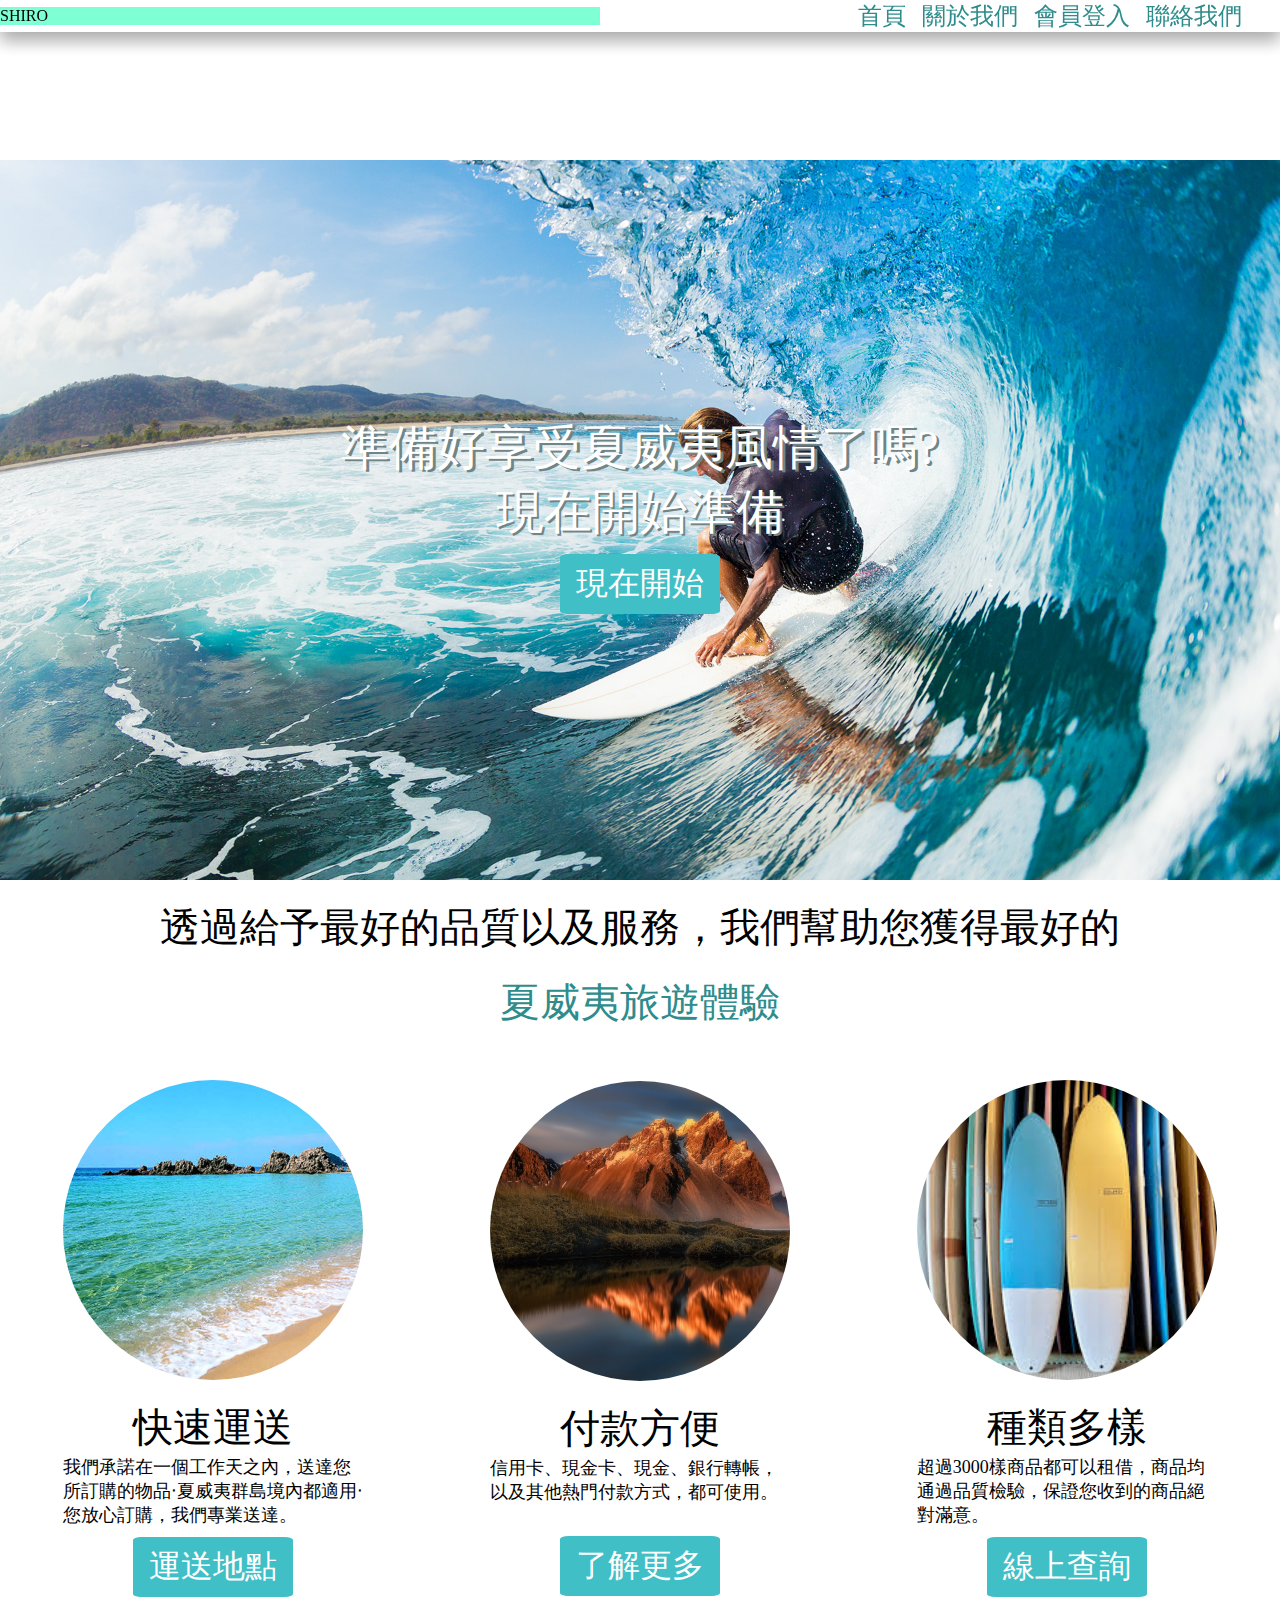
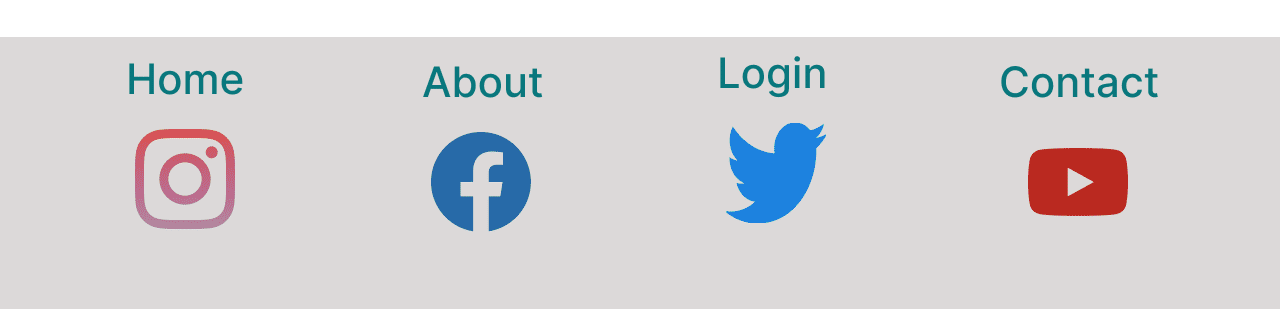
==== demo-1/index.html @ aba31da4 "first commit" ====
<html lang="en">
<head>
    <meta charset="UTF-8">
    <meta name="viewport" content="width=device-width, initial-scale=1.0">
    <title>夏威夷旅遊租借網站</title>
    <link rel="stylesheet" href="./index.css">
</head>
<body>
    <div class="header">
        <div class="mainpage-title">
            <!-- <img src="./9-23-2.png"> -->
            SHIRO
        </div>
        <div class="mplink">
            <div class="mplink-kid">
                首頁
            </div>
            <div class="mplink-kid">
                關於我們
            </div>
            <div class="mplink-kid">
                會員登入
            </div>
            <div class="mplink-kid">
                聯絡我們
            </div>
        </div>
    </div>
    <div class="secteion-1">
        <div class="sec-a">
            <img src="./jpg.jfif" alt="">
            <div class="sec-b">
                <div class="sec-b1">
                    準備好享受夏威夷風情了嗎?
                    現在開始準備
                </div>
                <div class="sec-b2">
                    現在開始
                </div>
            </div>
        </div>
        
    </div>
    
    <div class="secteion-2">
        <div class="title-main">
            透過給予最好的品質以及服務，我們幫助您獲得最好的
        </div>
        <div class="title-main text-sub">
            夏威夷旅遊體驗
        </div>
    </div>

    <div class="secteion-3">
        <div class="sec-3">
            <div class="img-3-1 img-og"></div>
            <div class="text-3">
                快速運送
            </div>
            <div class="text-4">
                我們承諾在一個工作天之內，送達您所訂購的物品‧夏威夷群島境內都適用‧您放心訂購，我們專業送達。
            </div>
            <div class="text-5">
                運送地點
            </div>
        </div>
        
        <div class="sec-3">
            <div class="img-3-2 img-og"></div>
            <div class="text-3">
                付款方便
            </div>
            <div class="text-4">
                信用卡、現金卡、現金、銀行轉帳，以及其他熱門付款方式，都可使用。
            </div>
            <div class="text-5">
                了解更多
            </div>
        </div>
        
        <div class="sec-3">
            <div class="img-3-3 img-og"></div>
            <div class="text-3">
                種類多樣
            </div>
            <div class="text-4">
                超過3000樣商品都可以租借，商品均通過品質檢驗，保證您收到的商品絕對滿意。
            </div>
            <div class="text-5">
                線上查詢
            </div>
        </div>
    </div>

    <div class="secteion-end">
        <div class="secteion-end-1">
            <div class="secteion-end-sub">
                <!-- <img src="./9-23-3.png" alt=""> -->
            </div>
            <div class="secteion-end-contact">
                <div class="sec-e-c">
                    <img src="./9-23-h.png" alt="">
                </div>
                <div class="sec-e-c">
                    <img src="./9-23-a.png" alt="">
                </div>
                <div class="sec-e-c">
                    <img src="./9-23-l.png" alt="">
                </div>
                <div class="sec-e-c">
                    <img src="./9-23-c.png" alt="">
                </div>
            </div>
        </div>
    </div>
</body>
</html>
---- demo-1/index.css ----
.header{
    display: flex;
    justify-content: space-between;
    align-items: center;
    position: fixed;
    width: 100%;
    background-color: white;
    z-index: 5;
    box-shadow: 0 10px 16px 0 rgba(0,0,0,0.2), 0 6px 20px 0 rgba(0,0,0,0.19)
}

.mainpage-title{
    background-color: aquamarine;
    width: 600px;
}

img{
    width: 100%;
}

.mplink{
    display: flex;
    width: 400px;
    justify-content: space-around;
    margin-right: 30px
}

.mplink-kid{
    font-size: 24px;
    color: rgb(47,140,140);
}

.mplink-kid:hover{/* hover鼠標懸停時的顏色改變 */
    color: aquamarine;
    cursor: pointer; /* cursor 滑鼠懸停時的樣式*/
}

body{
    margin: 0;
    height: auto;
}

.secteion-1{
    padding-top: 160px;
}

.sec-a{
    position: relative;
}

.sec-b{
    position: absolute;
    top: 50%;
    left: 50%;
    transform: translate(-50%, -50%);
}


.secteion-2{
    margin-bottom: 50px;
}

.sec-b1{
    font-size: 48px;
    color: rgb(255,255,255);
    width: 600px;
    align-items: center;
    text-shadow: 0.05em 0.05em rgb(113, 133, 135);
    text-align: center;
}

.sec-b2{
    color: rgb(255,255,255);
    background-color: rgb(65,191,198);
    font-size: 32px;
    width: 160px;
    height: 60px;
    border-radius: 5%;
    margin: 10px auto;
    display: flex;
    align-items: center;
    justify-content: center;
    cursor: pointer;
}

.title-main {
    font-size: 40px;
    color: black;
    text-align: center;
    margin-top: 20px;
}
.text-sub{
    color: rgb(47,140,140);
}
.secteion-3{
    width: 100%;
    display: flex;
    align-items: center;
    justify-content: space-around;
    margin-bottom: 30px;
}

.img-og{
    width: 300px;
    height: 300px;
    border-radius: 100%;
    background-size: cover;
}

.img-3-1{
    background-image: url("./beach.jfif");
}

.img-3-2{
    background-image: url("./mountains.jpg");
}

.img-3-3{
    background-image: url("./images.jfif");
}

.text-3{
    font-size: 40px;
    color: black;
    text-align: center;
    margin-top: 20px;
}

.sec-3{
    width: 300px;
}

.text-4{
    font-size: 18px;
    min-height: 70px;
}

.text-5{
    color: rgb(255,255,255);
    background-color: rgb(65,191,198);
    font-size: 32px;
    width: 160px;
    height: 60px;
    border-radius: 5%;
    margin: 10px auto;
    display: flex;
    align-items: center;
    justify-content: center;
    cursor: pointer;
}

.secteion-end{
    width: 100%;
    background-color: rgb(220,217,217);
    display: flex;
    align-items: center;
    justify-content: center;
    padding-bottom: 70px;
}

.secteion-end-sub{
    width: 600px;
    margin: 10px auto;
}

.secteion-end-contact{
    width: 100%;
    display: flex;
    align-items: center;
    justify-content: space-around;
}

.secteion-end-1{
    width: 1200px;
    align-items: center;
    justify-content: space-around;
}

.sec-e-c{
    cursor: pointer;
}
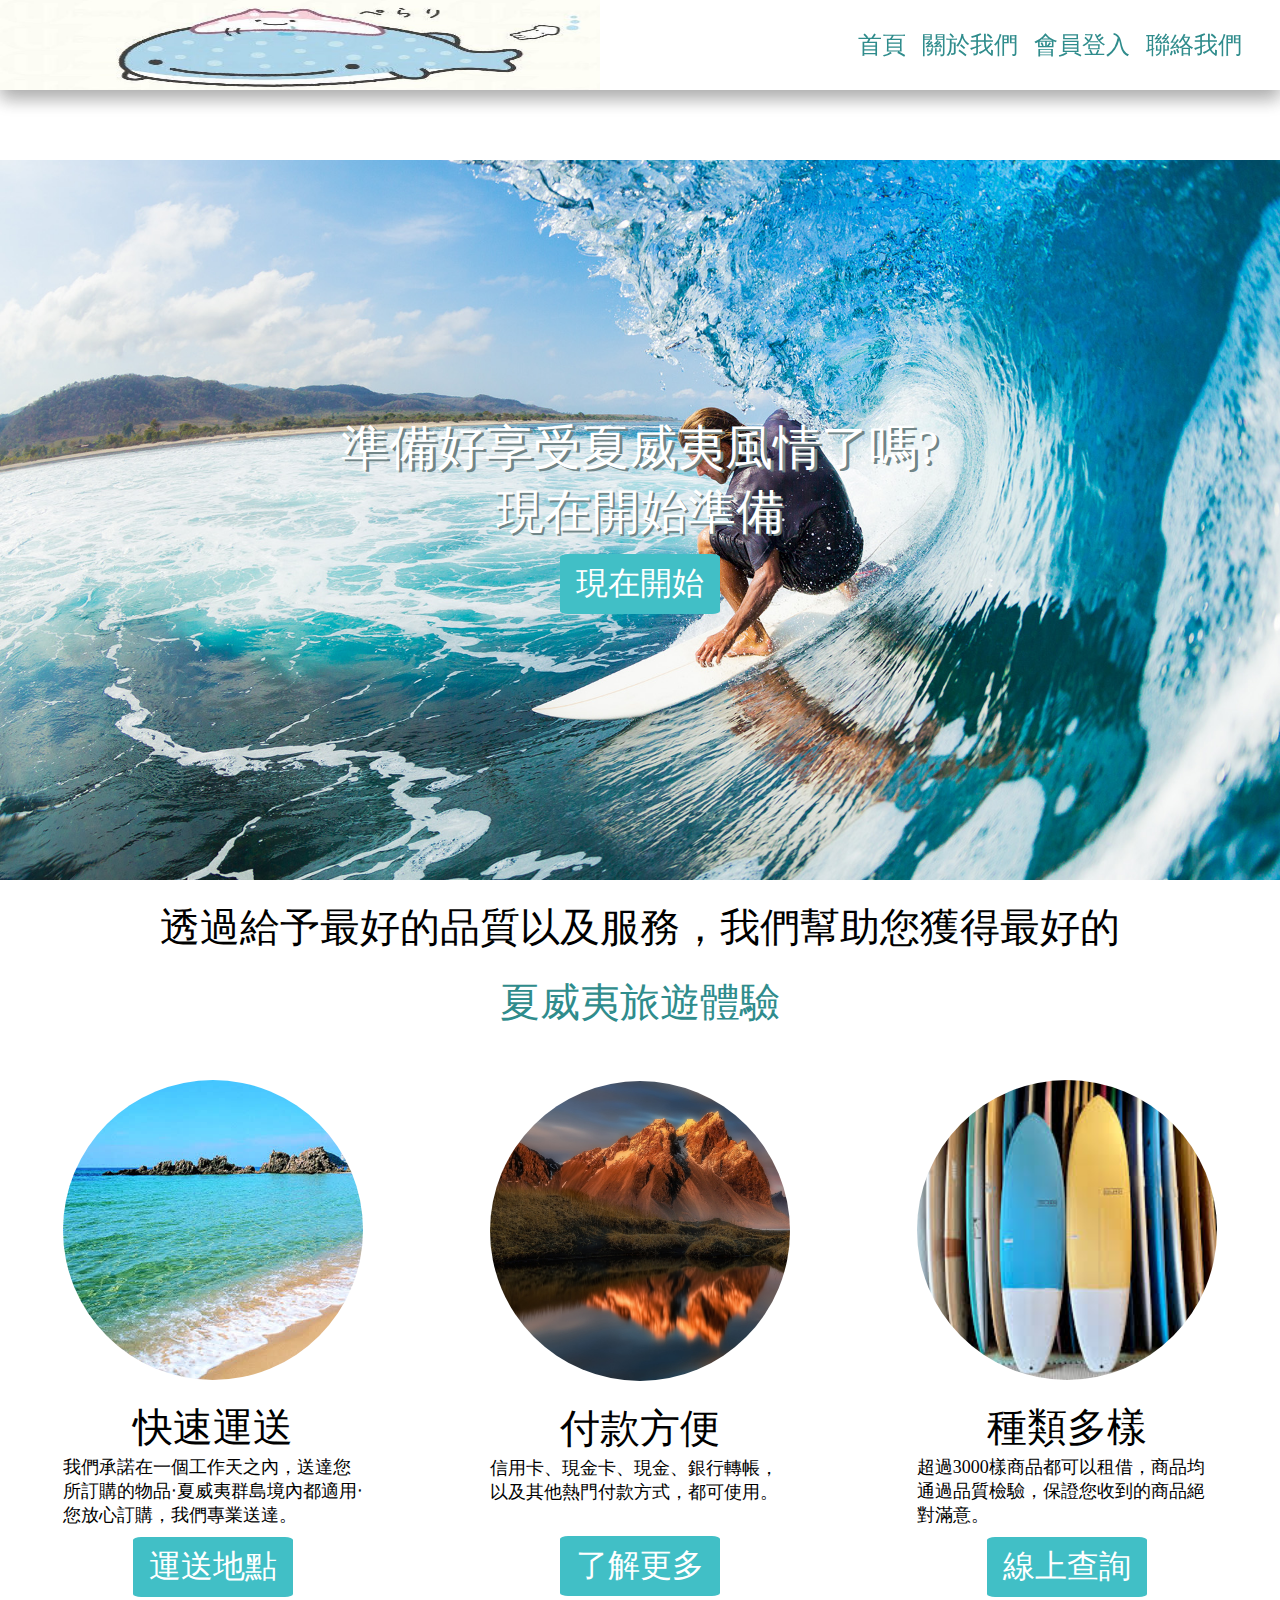
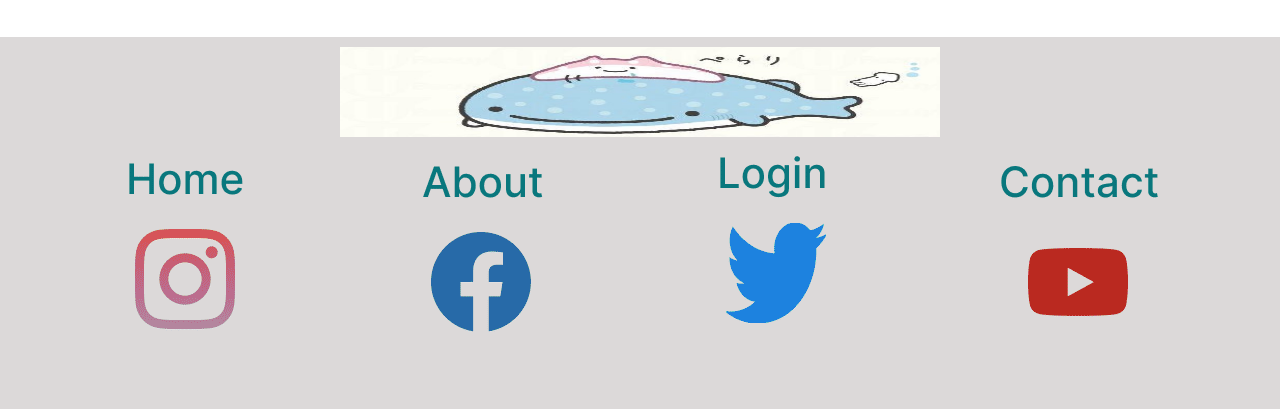
==== commit 83470dbd: "add logo img" ====
--- a/demo-1/index.html
+++ b/demo-1/index.html
@@ -8,8 +8,7 @@
 <body>
     <div class="header">
         <div class="mainpage-title">
-            <!-- <img src="./9-23-2.png"> -->
-            SHIRO
+            <img class="logo-1" src="./cute1.jpg">
         </div>
         <div class="mplink">
             <div class="mplink-kid">
@@ -95,7 +94,7 @@
     <div class="secteion-end">
         <div class="secteion-end-1">
             <div class="secteion-end-sub">
-                <!-- <img src="./9-23-3.png" alt=""> -->
+                <img class="logo-1" src="./cute1.jpg" alt="">
             </div>
             <div class="secteion-end-contact">
                 <div class="sec-e-c">
--- a/demo-1/index.css
+++ b/demo-1/index.css
@@ -178,4 +178,8 @@
 
 .sec-e-c{
     cursor: pointer;
+}
+
+.logo-1{
+    height: 90px;
 }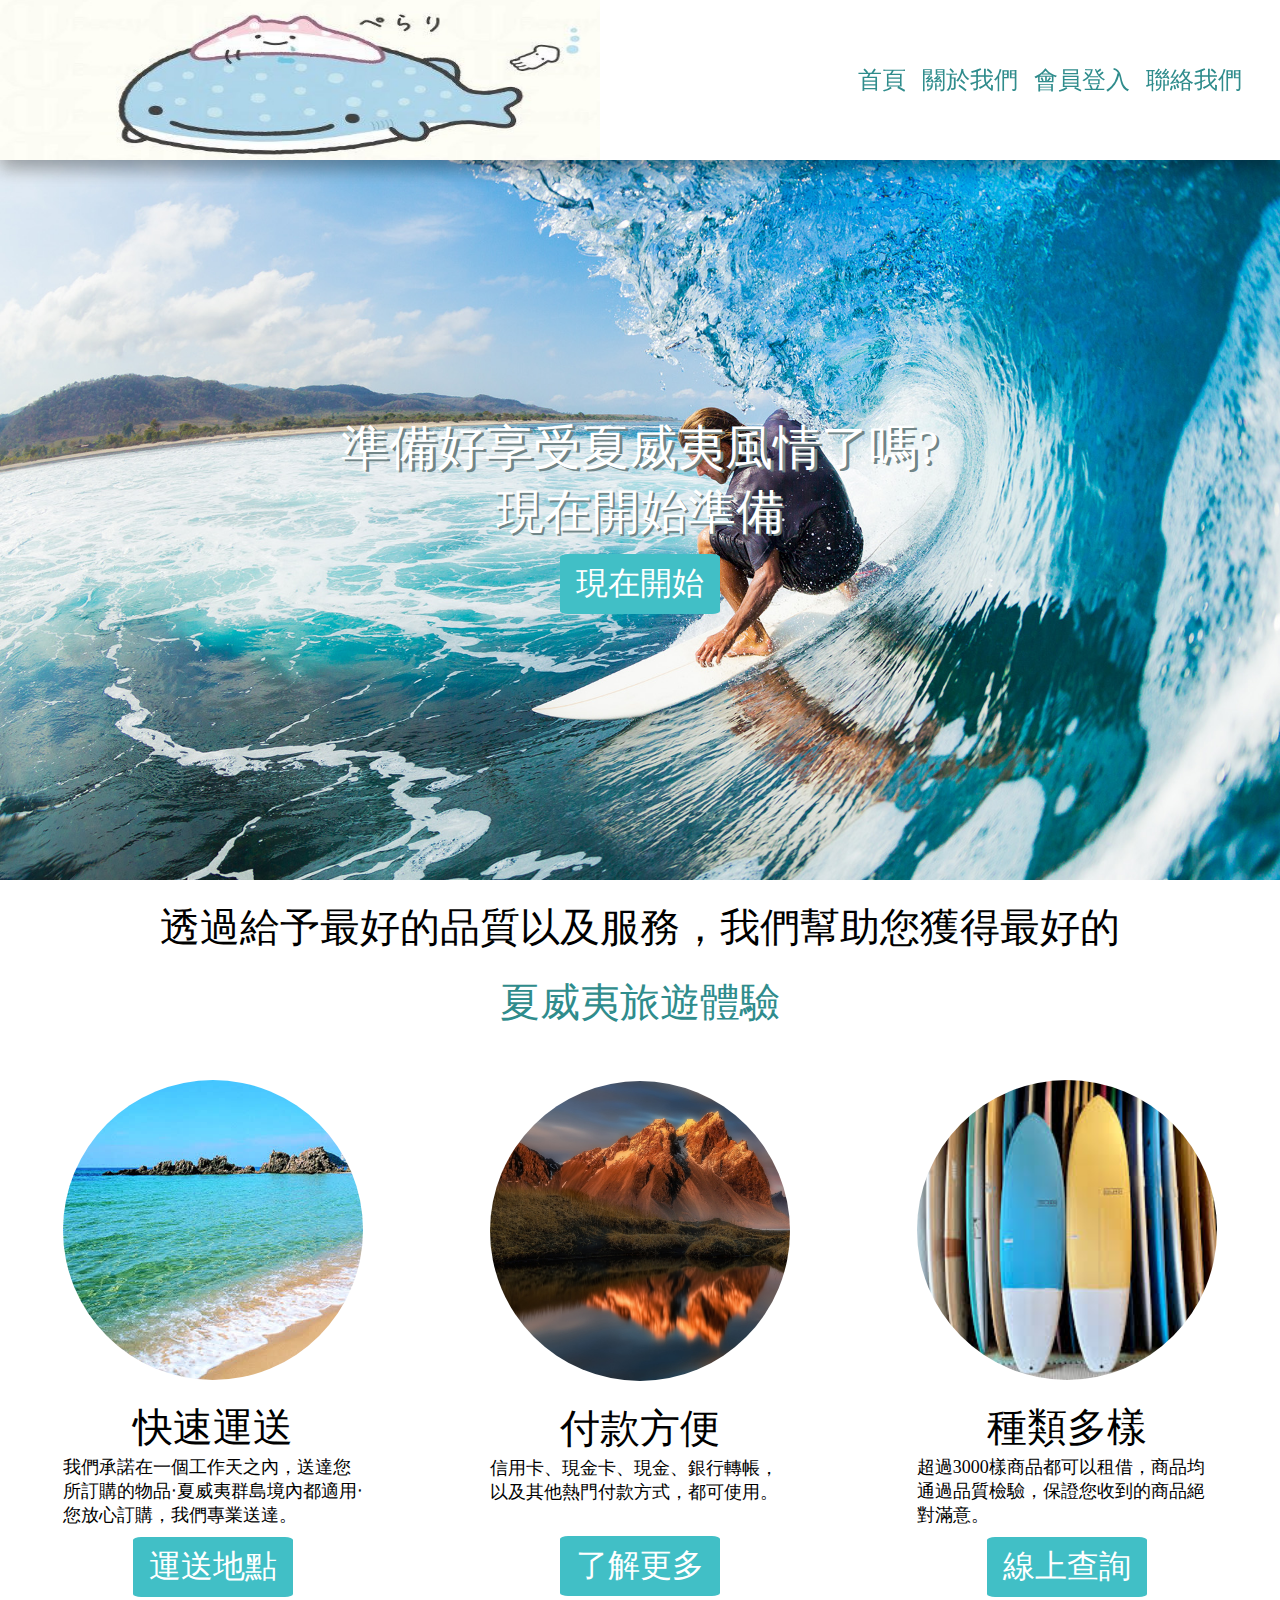
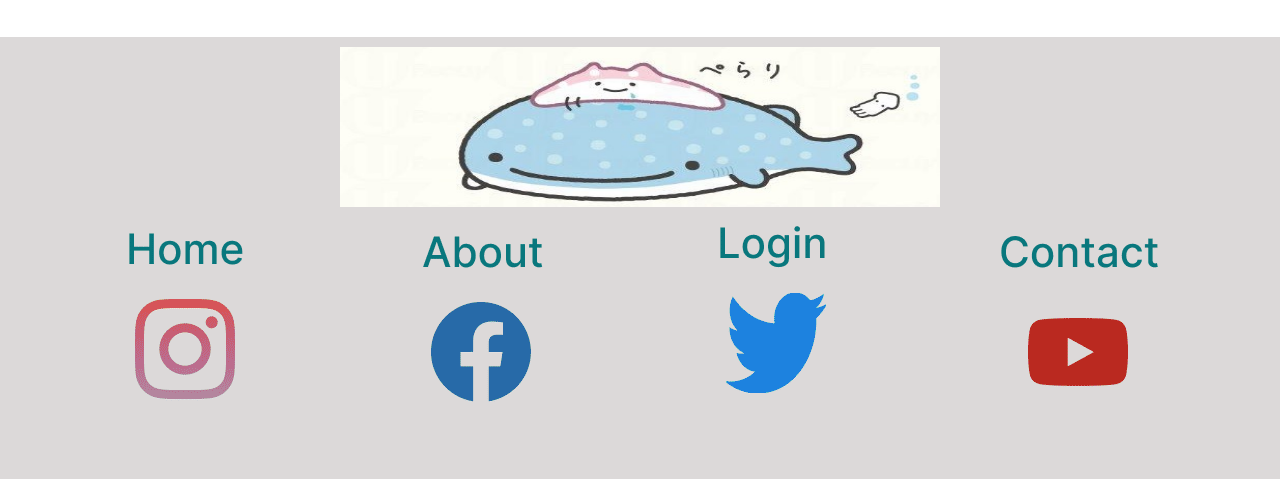
==== commit 67e7a81b: "add img folder" ====
--- a/demo-1/index.html
+++ b/demo-1/index.html
@@ -8,7 +8,7 @@
 <body>
     <div class="header">
         <div class="mainpage-title">
-            <img class="logo-1" src="./cute1.jpg">
+            <img class="logo-1" src="./img/cute1.jpg">
         </div>
         <div class="mplink">
             <div class="mplink-kid">
@@ -27,7 +27,7 @@
     </div>
     <div class="secteion-1">
         <div class="sec-a">
-            <img src="./jpg.jfif" alt="">
+            <img src="./img/jpg.jfif" alt="">
             <div class="sec-b">
                 <div class="sec-b1">
                     準備好享受夏威夷風情了嗎?
@@ -94,20 +94,20 @@
     <div class="secteion-end">
         <div class="secteion-end-1">
             <div class="secteion-end-sub">
-                <img class="logo-1" src="./cute1.jpg" alt="">
+                <img class="logo-1" src="./img/cute1.jpg" alt="">
             </div>
             <div class="secteion-end-contact">
                 <div class="sec-e-c">
-                    <img src="./9-23-h.png" alt="">
+                    <img src="./img/9-23-h.png" alt="">
                 </div>
                 <div class="sec-e-c">
-                    <img src="./9-23-a.png" alt="">
+                    <img src="./img/9-23-a.png" alt="">
                 </div>
                 <div class="sec-e-c">
-                    <img src="./9-23-l.png" alt="">
+                    <img src="./img/9-23-l.png" alt="">
                 </div>
                 <div class="sec-e-c">
-                    <img src="./9-23-c.png" alt="">
+                    <img src="./img/9-23-c.png" alt="">
                 </div>
             </div>
         </div>
--- a/demo-1/index.css
+++ b/demo-1/index.css
@@ -108,15 +108,15 @@
 }
 
 .img-3-1{
-    background-image: url("./beach.jfif");
+    background-image: url("./img/beach.jfif");
 }
 
 .img-3-2{
-    background-image: url("./mountains.jpg");
+    background-image: url("./img/mountains.jpg");
 }
 
 .img-3-3{
-    background-image: url("./images.jfif");
+    background-image: url("./img/images.jfif");
 }
 
 .text-3{
@@ -181,5 +181,5 @@
 }
 
 .logo-1{
-    height: 90px;
+    height: 160px;
 }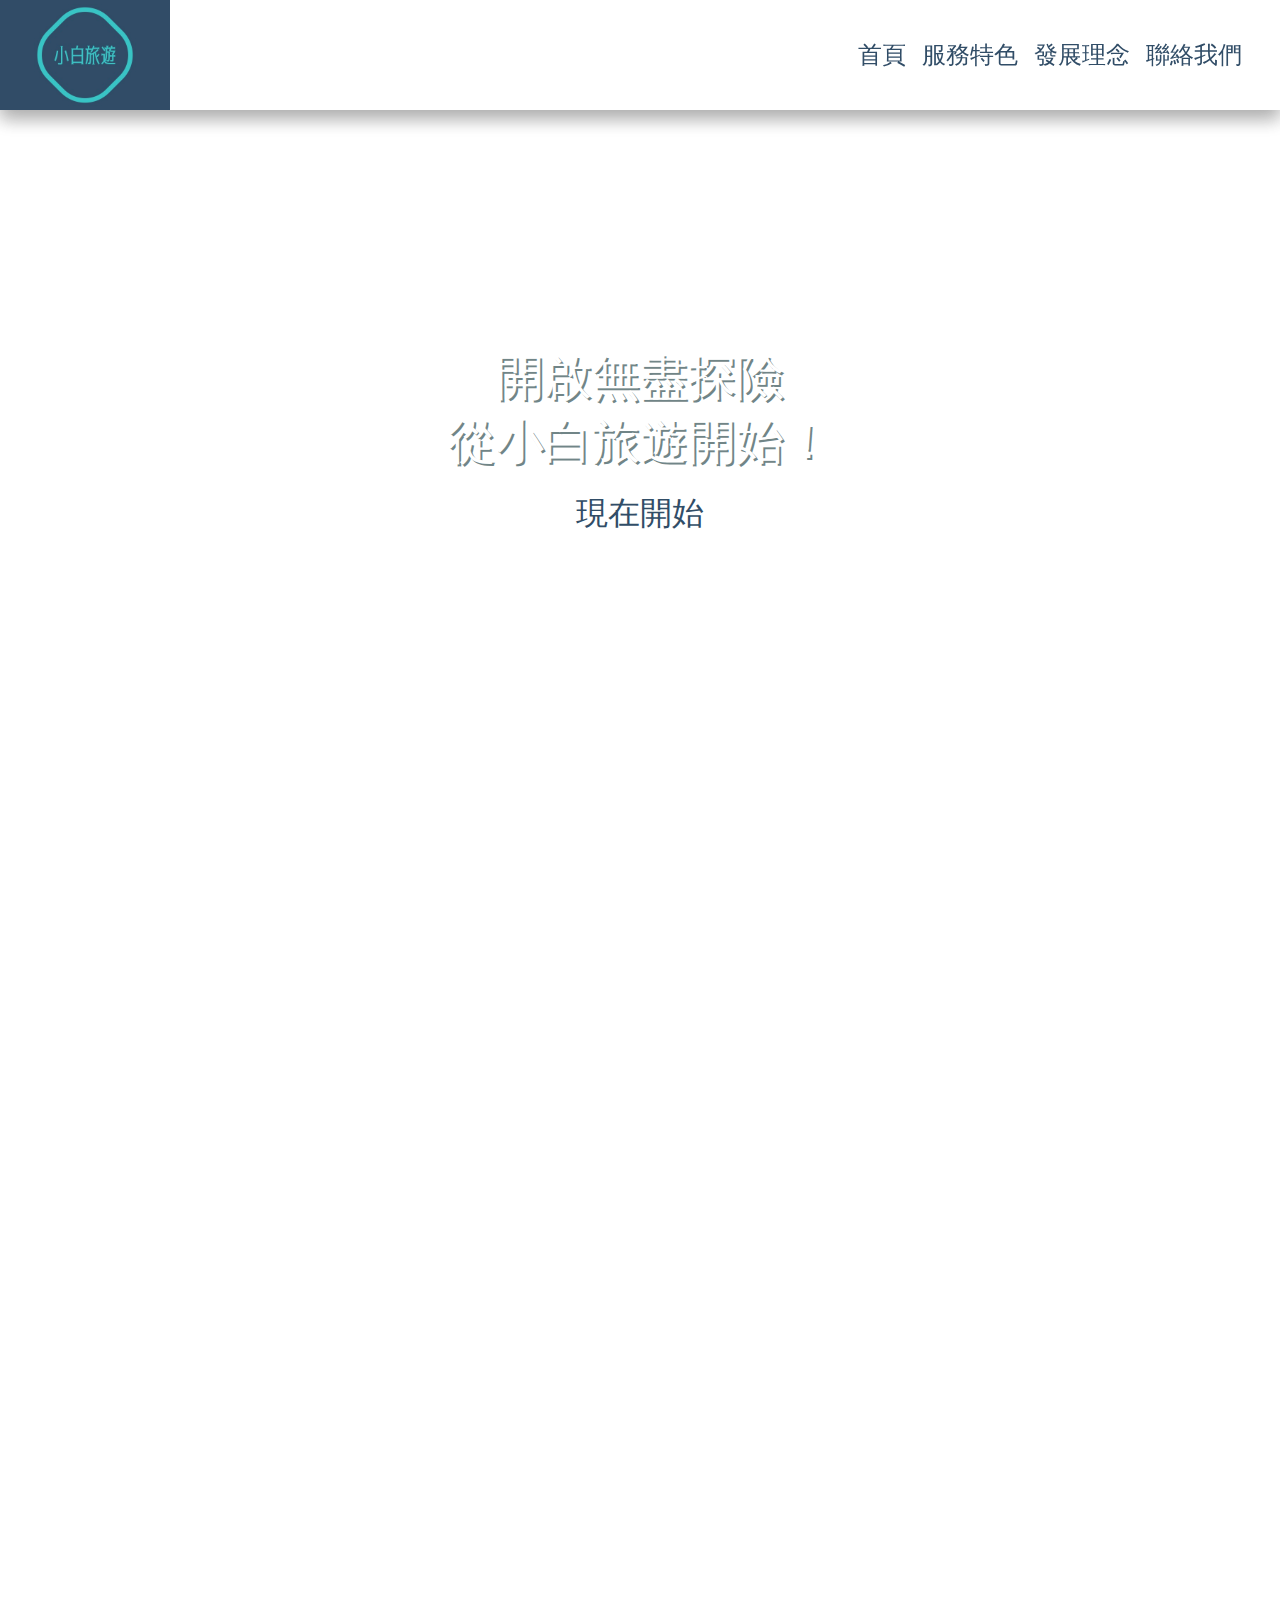
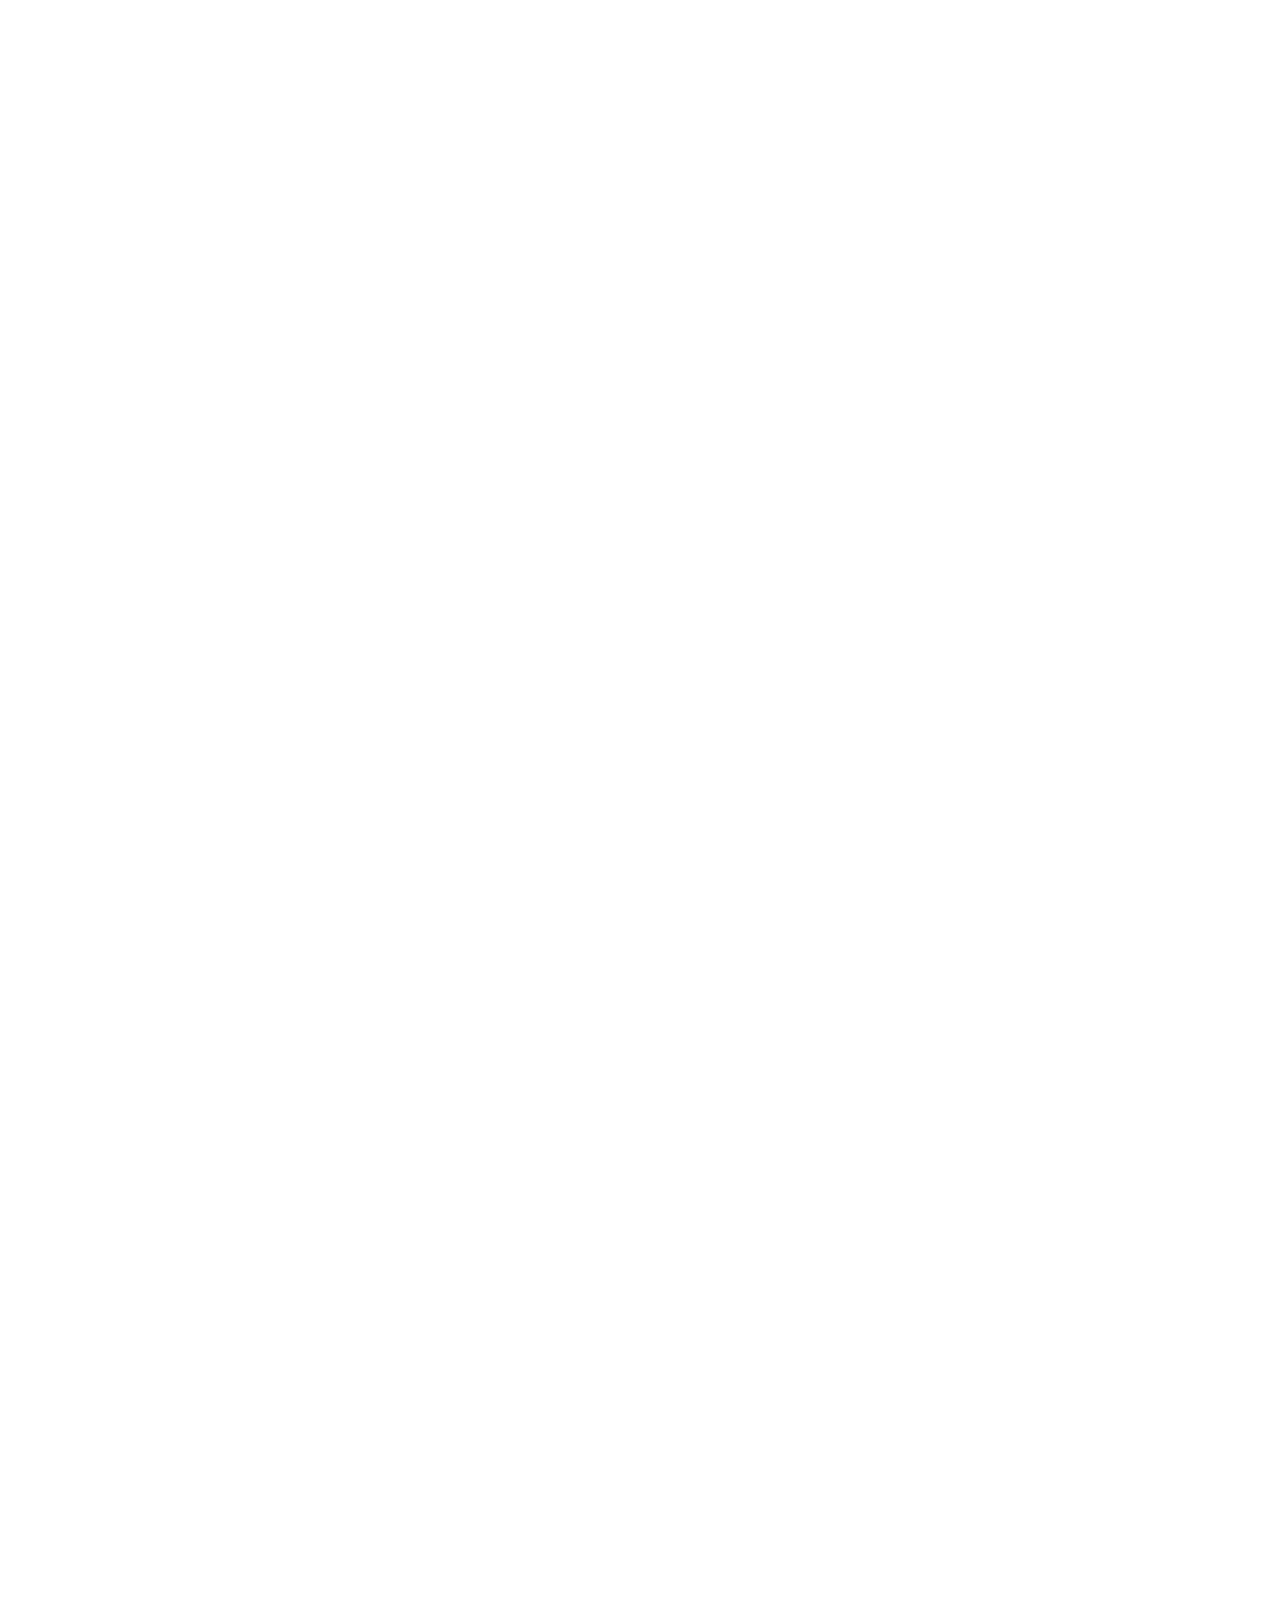
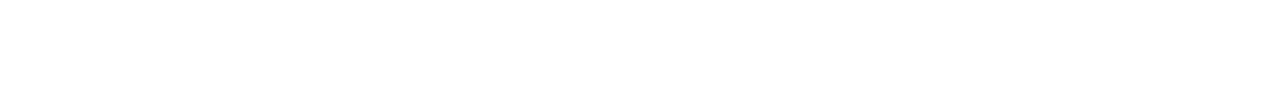
==== commit c9bb5855: "layout update" ====
--- a/demo-1/index.html
+++ b/demo-1/index.html
@@ -1,116 +1,159 @@
 <html lang="en">
+
 <head>
-    <meta charset="UTF-8">
-    <meta name="viewport" content="width=device-width, initial-scale=1.0">
-    <title>夏威夷旅遊租借網站</title>
-    <link rel="stylesheet" href="./index.css">
+    <meta charset="UTF-8" />
+    <meta name="viewport" content="width=device-width, initial-scale=1.0" />
+    <title>小白旅遊網</title>
+    <link rel="stylesheet" href="./index.css" />
+    <link href="https://unpkg.com/aos@2.3.1/dist/aos.css" rel="stylesheet" />
 </head>
+
 <body>
     <div class="header">
-        <div class="mainpage-title">
-            <img class="logo-1" src="./img/cute1.jpg">
-        </div>
+        <div class="title-logo"></div>
         <div class="mplink">
             <div class="mplink-kid">
-                首頁
+                <a href="#home-top">首頁</a>
             </div>
             <div class="mplink-kid">
-                關於我們
+                <a href="#service-features">服務特色</a>
             </div>
             <div class="mplink-kid">
-                會員登入
+                <a href="#development-concept">發展理念</a>
             </div>
             <div class="mplink-kid">
-                聯絡我們
+                <a href="#last-section">聯絡我們</a>
             </div>
         </div>
     </div>
-    <div class="secteion-1">
+    <div class="secteion-1" id="home-top">
         <div class="sec-a">
-            <img src="./img/jpg.jfif" alt="">
             <div class="sec-b">
                 <div class="sec-b1">
-                    準備好享受夏威夷風情了嗎?
-                    現在開始準備
+                    開啟無盡探險<br />
+                    從小白旅遊開始！
                 </div>
-                <div class="sec-b2">
-                    現在開始
+                <div data-aos="zoom-out-down" class="sec-b2">
+                    <a href="#service-features">現在開始</a>
                 </div>
-            </div>
-        </div>
-        
-    </div>
-    
-    <div class="secteion-2">
-        <div class="title-main">
-            透過給予最好的品質以及服務，我們幫助您獲得最好的
-        </div>
-        <div class="title-main text-sub">
-            夏威夷旅遊體驗
-        </div>
-    </div>
-
-    <div class="secteion-3">
-        <div class="sec-3">
-            <div class="img-3-1 img-og"></div>
-            <div class="text-3">
-                快速運送
-            </div>
-            <div class="text-4">
-                我們承諾在一個工作天之內，送達您所訂購的物品‧夏威夷群島境內都適用‧您放心訂購，我們專業送達。
-            </div>
-            <div class="text-5">
-                運送地點
-            </div>
-        </div>
-        
-        <div class="sec-3">
-            <div class="img-3-2 img-og"></div>
-            <div class="text-3">
-                付款方便
-            </div>
-            <div class="text-4">
-                信用卡、現金卡、現金、銀行轉帳，以及其他熱門付款方式，都可使用。
-            </div>
-            <div class="text-5">
-                了解更多
-            </div>
-        </div>
-        
-        <div class="sec-3">
-            <div class="img-3-3 img-og"></div>
-            <div class="text-3">
-                種類多樣
-            </div>
-            <div class="text-4">
-                超過3000樣商品都可以租借，商品均通過品質檢驗，保證您收到的商品絕對滿意。
-            </div>
-            <div class="text-5">
-                線上查詢
             </div>
         </div>
     </div>
 
-    <div class="secteion-end">
-        <div class="secteion-end-1">
-            <div class="secteion-end-sub">
-                <img class="logo-1" src="./img/cute1.jpg" alt="">
+    <div class="secteion-2" id="service-features">
+        <div data-aos="zoom-in" class="title-main text-sub">服務特色</div>
+    </div>
+
+    <div class="secteion-3">
+        <div data-aos="fade-right" class="sec-3">
+            <div class="img-3-1 img-og"></div>
+            <div class="text-3">多點航班</div>
+            <div class="text-4">
+                擁有最多元的航班<br />
+                何時？何處？何種運輸？一切由您決定。
             </div>
-            <div class="secteion-end-contact">
-                <div class="sec-e-c">
-                    <img src="./img/9-23-h.png" alt="">
-                </div>
-                <div class="sec-e-c">
-                    <img src="./img/9-23-a.png" alt="">
-                </div>
-                <div class="sec-e-c">
-                    <img src="./img/9-23-l.png" alt="">
-                </div>
-                <div class="sec-e-c">
-                    <img src="./img/9-23-c.png" alt="">
+            <div class="text-5">航班查詢</div>
+        </div>
+
+        <div data-aos="zoom-in-up" class="sec-3">
+            <div class="img-3-2 img-og"></div>
+            <div class="text-3">付款方便</div>
+            <div class="text-4">
+                信用卡、現金卡、現金、銀行轉帳，以及其他熱門付款方式，都可使用。
+            </div>
+            <div class="text-5">了解更多</div>
+        </div>
+
+        <div data-aos="fade-left" class="sec-3">
+            <div class="img-3-3 img-og"></div>
+            <div class="text-3">實體服務</div>
+            <div class="text-4">
+                全球超過3000實體服務據點<br />
+                24-7 守護您每一次的旅行。
+            </div>
+            <div class="text-5">專人諮詢</div>
+        </div>
+    </div>
+
+    <div class="section-4" id="development-concept">
+        <div data-aos="zoom-in" class="title-txt">發展理念</div>
+        <div data-aos="fade-right" class="sec-4-l">
+            <div class="sec-4-img img-4-1"></div>
+            <div class="sec-4-sub-l">
+                <div class="sec-4-title">客戶至上的服務體驗</div>
+                <div>
+                    旅行社的成功在很大程度上依賴於客戶的滿意度。確保客戶在整個旅行過程中都能獲得卓越的服務體驗，從旅行規劃到行程結束。提供個人化的服務、關注客戶需求，並持續改進以適應不斷變化的市場。
                 </div>
             </div>
         </div>
+        <div data-aos="fade-left" class="sec-4-r">
+            <div class="sec-4-sub-r">
+                <div class="sec-4-title">永續發展</div>
+                <div>強調環保和社會責任是現代旅行業的趨勢之一。制定並實施永續的經營策略，包括減少環境影響、支持當地社區、關注文化尊重等面向。這樣的做法不僅有助於地球的可持續性，也符合越來越多客戶對道德和永續旅行的關注。</div>
+            </div>
+            <div class="sec-4-img img-4-2"></div>
+        </div>
+        <div data-aos="fade-right" class="sec-4-l">
+            <div class="sec-4-img img-4-3"></div>
+            <div class="sec-4-sub-l">
+                <div class="sec-4-title">創新與技術整合</div>
+                <div>
+                    積極採用最新的科技和創新方法，以提高業務效率、提升使用者體驗。這可能包括使用先進的線上預訂系統、虛擬實境體驗、數據分析以更好地了解客戶需求等。持續關注並整合新技術，以適應快速發展的數位時代。
+                </div>
+            </div>
+        </div>
+        <div data-aos="fade-left" class="sec-4-r">
+            <div class="sec-4-sub-r">
+                <div class="sec-4-title">全球化視野與當地深耕</div>
+                <div>在全球範圍內尋找機會，但同時在當地市場深耕。了解並尊重不同文化，與當地合作夥伴建立牢固的關係，以提供更在地化和個人化的旅遊服務。在業務拓展的同時，保持對不同目的地市場的深入了解，以便更好地滿足客戶需求。</div>
+            </div>
+            <div class="sec-4-img img-4-4"></div>
+        </div>
     </div>
+
+    <div class="footer" id="last-section">
+        <div data-aos="zoom-in" class="title-txt">聯絡我們</div>
+        <div class="content-area">
+            <div data-aos="zoom-in-up" class="icon-area">
+                <img class="icon-img" src="./img/icon/facebook.png" alt="">
+                <div class="icon-title">Facebook</div>
+            </div>
+            <div data-aos="zoom-in-down" class="icon-area">
+                <img class="icon-img" src="./img/icon/instagram.png" alt="">
+                <div class="icon-title">Instagram</div>
+            </div>
+            <div data-aos="zoom-in-up" class="icon-area">
+                <img class="icon-img" src="./img/icon/line.png" alt="">
+                <div class="icon-title">LINE</div>
+            </div>
+        </div>
+    </div>
+
+    <script src="https://unpkg.com/aos@2.3.1/dist/aos.js"></script>
+    <script>
+        AOS.init();
+    </script>
+    <script>
+        var scrollLinks = document.querySelectorAll('a[href^="#"]');
+
+        scrollLinks.forEach(function (scrollLink) {
+            scrollLink.addEventListener("click", function (e) {
+                e.preventDefault();
+
+                var targetId = this.getAttribute("href").substring(1);
+                var targetElement = document.getElementById(targetId);
+
+                if (targetElement) {
+                    var offset = 130;
+                    var targetPosition = targetElement.offsetTop - offset;
+                    window.scrollTo({
+                        top: targetPosition,
+                        behavior: "smooth",
+                    });
+                }
+            });
+        });
+    </script>
 </body>
+
 </html>--- a/demo-1/index.css
+++ b/demo-1/index.css
@@ -1,4 +1,4 @@
-.header{
+.header {
     display: flex;
     justify-content: space-between;
     align-items: center;
@@ -6,72 +6,79 @@
     width: 100%;
     background-color: white;
     z-index: 5;
-    box-shadow: 0 10px 16px 0 rgba(0,0,0,0.2), 0 6px 20px 0 rgba(0,0,0,0.19)
-}
-
-.mainpage-title{
+    box-shadow: 0 10px 16px 0 rgba(0, 0, 0, 0.2), 0 6px 20px 0 rgba(0, 0, 0, 0.19);
+}
+
+html {
+    scroll-behavior: smooth;
+}
+
+.mainpage-title {
     background-color: aquamarine;
     width: 600px;
 }
 
-img{
-    width: 100%;
-}
-
-.mplink{
+img {
+    width: 100%;
+}
+
+.mplink {
     display: flex;
     width: 400px;
     justify-content: space-around;
-    margin-right: 30px
-}
-
-.mplink-kid{
+    margin-right: 30px;
+}
+
+.mplink-kid {
     font-size: 24px;
-    color: rgb(47,140,140);
-}
-
-.mplink-kid:hover{/* hover鼠標懸停時的顏色改變 */
+    color: rgb(47, 140, 140);
+}
+
+.mplink-kid:hover {
+    /* hover鼠標懸停時的顏色改變 */
     color: aquamarine;
-    cursor: pointer; /* cursor 滑鼠懸停時的樣式*/
-}
-
-body{
+    cursor: pointer;
+    /* cursor 滑鼠懸停時的樣式*/
+}
+
+body {
     margin: 0;
     height: auto;
 }
 
-.secteion-1{
+.secteion-1 {
     padding-top: 160px;
-}
-
-.sec-a{
-    position: relative;
-}
-
-.sec-b{
+    height: 80vh;
+    background-image: url('./img/sea1.jpg');
+    background-size: cover;
+    background-attachment: fixed;
+    background-position: center;
+}
+
+
+.sec-b {
     position: absolute;
     top: 50%;
     left: 50%;
     transform: translate(-50%, -50%);
 }
 
-
-.secteion-2{
+.secteion-2 {
     margin-bottom: 50px;
 }
 
-.sec-b1{
+.sec-b1 {
     font-size: 48px;
-    color: rgb(255,255,255);
+    color: rgb(255, 255, 255);
     width: 600px;
     align-items: center;
     text-shadow: 0.05em 0.05em rgb(113, 133, 135);
     text-align: center;
 }
 
-.sec-b2{
-    color: rgb(255,255,255);
-    background-color: rgb(65,191,198);
+.sec-b2 {
+    color: rgb(255, 255, 255);
+    background-color: white;
     font-size: 32px;
     width: 160px;
     height: 60px;
@@ -89,10 +96,12 @@
     text-align: center;
     margin-top: 20px;
 }
-.text-sub{
-    color: rgb(47,140,140);
-}
-.secteion-3{
+
+.text-sub {
+    color: rgb(47, 140, 140);
+}
+
+.secteion-3 {
     width: 100%;
     display: flex;
     align-items: center;
@@ -100,44 +109,45 @@
     margin-bottom: 30px;
 }
 
-.img-og{
+.img-og {
     width: 300px;
     height: 300px;
     border-radius: 100%;
     background-size: cover;
 }
 
-.img-3-1{
-    background-image: url("./img/beach.jfif");
-}
-
-.img-3-2{
-    background-image: url("./img/mountains.jpg");
-}
-
-.img-3-3{
-    background-image: url("./img/images.jfif");
-}
-
-.text-3{
+.img-3-1 {
+    background-image: url("./img/logo/logo2.jpg");
+}
+
+.img-3-2 {
+    background-image: url("./img/logo/logo3.jpg");
+}
+
+.img-3-3 {
+    background-image: url("./img/logo/logo1.jpg");
+}
+
+.text-3 {
     font-size: 40px;
     color: black;
     text-align: center;
     margin-top: 20px;
 }
 
-.sec-3{
+.sec-3 {
     width: 300px;
 }
 
-.text-4{
+.text-4 {
     font-size: 18px;
     min-height: 70px;
-}
-
-.text-5{
-    color: rgb(255,255,255);
-    background-color: rgb(65,191,198);
+    text-align: center;
+}
+
+.text-5 {
+    color: rgb(255, 255, 255);
+    background-color: rgb(65, 191, 198);
     font-size: 32px;
     width: 160px;
     height: 60px;
@@ -149,37 +159,122 @@
     cursor: pointer;
 }
 
-.secteion-end{
-    width: 100%;
-    background-color: rgb(220,217,217);
+.secteion-end {
+    width: 100%;
+    background-color: rgb(220, 217, 217);
     display: flex;
     align-items: center;
     justify-content: center;
     padding-bottom: 70px;
 }
 
-.secteion-end-sub{
-    width: 600px;
-    margin: 10px auto;
-}
-
-.secteion-end-contact{
-    width: 100%;
-    display: flex;
-    align-items: center;
+.sec-e-c {
+    cursor: pointer;
+}
+
+.logo {
+    height: 160px;
+}
+
+.title-logo {
+    width: 170px;
+    height: 110px;
+    background-image: url('./img/logo/logo.jpg');
+    background-size: cover;
+    background-repeat: no-repeat;
+    background-position: center;
+}
+
+.title-txt {
+    color: rgb(47, 140, 140);
+    text-align: center;
+    font-size: 40px;
+    margin-top: 20px;
+    margin-bottom: 50px;
+}
+
+/* .section-4 {
+    /* height: 200vh; */
+
+
+a {
+    text-decoration: none;
+    color: rgb(49,77,103);
+}
+
+a:hover {
+    color: rgb(56,196,198)
+}
+
+.footer {
+    height: 40vh;
+}
+
+.sec-4-l {
+    display: flex;
+    margin-bottom: 10px;
+}
+
+.sec-4-r {
+    display: flex;
+    margin-bottom: 30px;
+}
+
+.sec-4-img {
+    width: 90%;
+    height: 300px;
+}
+
+.img-4-1 {
+    background-image: url('./img/sec-1.jpg');
+    background-size: cover;
+}
+
+.img-4-2 {
+    background-image: url('./img//sec-2.jpg');
+    background-size: cover;
+}
+
+.img-4-3 {
+    background-image: url('./img/sec-3.jpg');
+    background-size: cover;
+}
+
+.img-4-4 {
+    background-image: url('./img//sec-4.jpg');
+    background-size: cover;
+}
+
+.sec-4-title {
+    font-size: 2.4rem;
+    margin-bottom: 10px;
+}
+
+.sec-4-sub-l {
+    margin-left: 10px;
+    padding: 20px;
+}
+
+.sec-4-sub-r {
+    margin-right: 10px;
+    padding: 20px;
+}
+
+.content-area {
+    display: flex;
     justify-content: space-around;
 }
 
-.secteion-end-1{
-    width: 1200px;
-    align-items: center;
-    justify-content: space-around;
-}
-
-.sec-e-c{
-    cursor: pointer;
-}
-
-.logo-1{
-    height: 160px;
+.icon-img {
+    width: 30%;
+    margin-bottom: 20px;
+    cursor: pointer;
+}
+
+.icon-area {
+    text-align: center;
+}
+
+.icon-title {
+    font-size: 1.6rem;
 }